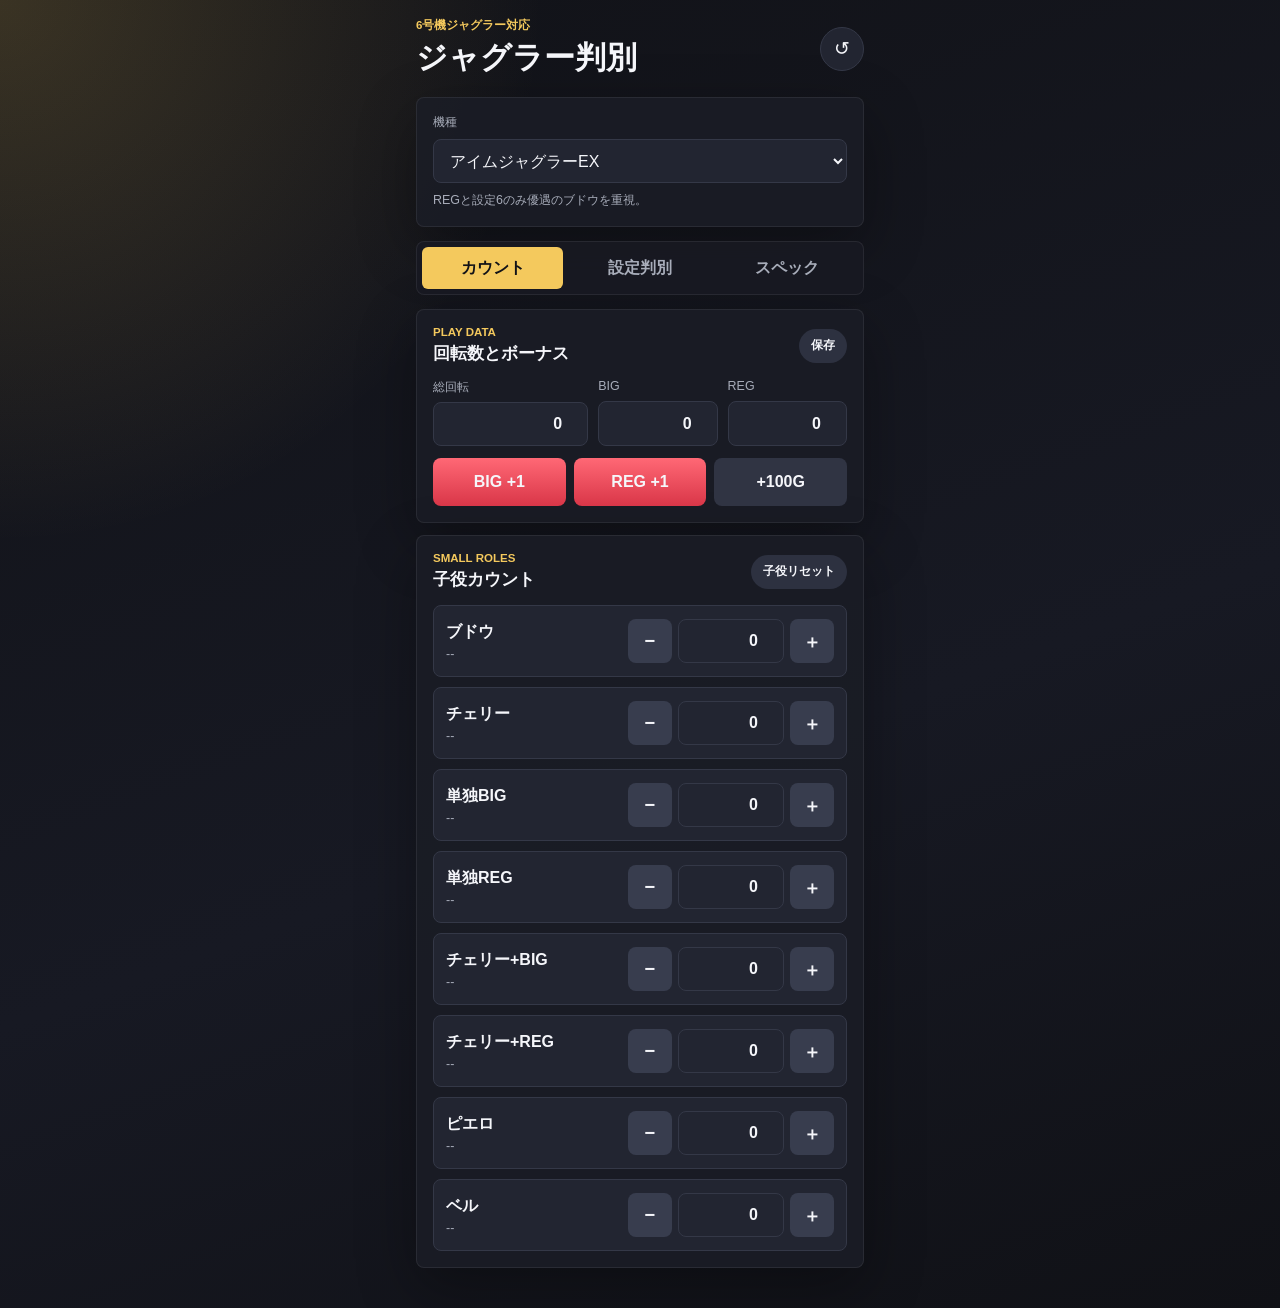
==== index.html @ 46ea2eb4 "Add files via upload" ====
<!doctype html>
<html lang="ja">
  <head>
    <meta charset="utf-8">
    <meta name="viewport" content="width=device-width, initial-scale=1, viewport-fit=cover">
    <meta name="theme-color" content="#111217">
    <meta name="apple-mobile-web-app-capable" content="yes">
    <meta name="apple-mobile-web-app-title" content="Juggler">
    <link rel="manifest" href="./manifest.webmanifest">
    <link rel="apple-touch-icon" href="./icon.svg">
    <title>Juggler Counter</title>
    <link rel="stylesheet" href="./styles.css">
  </head>
  <body>
    <main class="app-shell">
      <header class="topbar">
        <div>
          <p class="eyebrow">6号機ジャグラー対応</p>
          <h1>ジャグラー判別</h1>
        </div>
        <button class="icon-button" id="resetAll" type="button" aria-label="全データをリセット">↺</button>
      </header>

      <section class="panel machine-panel">
        <label class="field-label" for="machineSelect">機種</label>
        <select id="machineSelect"></select>
        <p class="machine-note" id="machineNote"></p>
      </section>

      <nav class="tabs" aria-label="表示切替">
        <button class="tab is-active" data-tab="counter" type="button">カウント</button>
        <button class="tab" data-tab="judge" type="button">設定判別</button>
        <button class="tab" data-tab="spec" type="button">スペック</button>
      </nav>

      <section class="tab-page is-active" id="counterPage">
        <div class="panel">
          <div class="section-head">
            <div>
              <p class="eyebrow">Play Data</p>
              <h2>回転数とボーナス</h2>
            </div>
            <button class="mini-button" id="saveMemo" type="button">保存</button>
          </div>

          <div class="number-grid">
            <label class="number-field">
              <span>総回転</span>
              <input id="games" inputmode="numeric" pattern="[0-9]*" type="number" min="0" value="0">
            </label>
            <label class="number-field">
              <span>BIG</span>
              <input id="big" inputmode="numeric" pattern="[0-9]*" type="number" min="0" value="0">
            </label>
            <label class="number-field">
              <span>REG</span>
              <input id="reg" inputmode="numeric" pattern="[0-9]*" type="number" min="0" value="0">
            </label>
          </div>

          <div class="quick-row">
            <button class="count-button glow" data-target="big" data-step="1" type="button">BIG +1</button>
            <button class="count-button glow" data-target="reg" data-step="1" type="button">REG +1</button>
            <button class="count-button" data-target="games" data-step="100" type="button">+100G</button>
          </div>
        </div>

        <div class="panel">
          <div class="section-head">
            <div>
              <p class="eyebrow">Small Roles</p>
              <h2>子役カウント</h2>
            </div>
            <button class="mini-button" id="resetCounts" type="button">子役リセット</button>
          </div>

          <div class="counter-list">
            <article class="counter-card">
              <div>
                <strong>ブドウ</strong>
                <span id="grapeRate">--</span>
              </div>
              <div class="stepper">
                <button data-target="grape" data-step="-1" type="button">−</button>
                <input id="grape" inputmode="numeric" pattern="[0-9]*" type="number" min="0" value="0">
                <button data-target="grape" data-step="1" type="button">＋</button>
              </div>
            </article>
            <article class="counter-card">
              <div>
                <strong>チェリー</strong>
                <span id="cherryRate">--</span>
              </div>
              <div class="stepper">
                <button data-target="cherry" data-step="-1" type="button">−</button>
                <input id="cherry" inputmode="numeric" pattern="[0-9]*" type="number" min="0" value="0">
                <button data-target="cherry" data-step="1" type="button">＋</button>
              </div>
            </article>
            <article class="counter-card">
              <div>
                <strong>単独BIG</strong>
                <span id="singleBigRate">--</span>
              </div>
              <div class="stepper">
                <button data-target="singleBig" data-step="-1" type="button">−</button>
                <input id="singleBig" inputmode="numeric" pattern="[0-9]*" type="number" min="0" value="0">
                <button data-target="singleBig" data-step="1" type="button">＋</button>
              </div>
            </article>
            <article class="counter-card">
              <div>
                <strong>単独REG</strong>
                <span id="singleRegRate">--</span>
              </div>
              <div class="stepper">
                <button data-target="singleReg" data-step="-1" type="button">−</button>
                <input id="singleReg" inputmode="numeric" pattern="[0-9]*" type="number" min="0" value="0">
                <button data-target="singleReg" data-step="1" type="button">＋</button>
              </div>
            </article>
            <article class="counter-card">
              <div>
                <strong>チェリー+BIG</strong>
                <span id="cherryBigRate">--</span>
              </div>
              <div class="stepper">
                <button data-target="cherryBig" data-step="-1" type="button">−</button>
                <input id="cherryBig" inputmode="numeric" pattern="[0-9]*" type="number" min="0" value="0">
                <button data-target="cherryBig" data-step="1" type="button">＋</button>
              </div>
            </article>
            <article class="counter-card">
              <div>
                <strong>チェリー+REG</strong>
                <span id="cherryRegRate">--</span>
              </div>
              <div class="stepper">
                <button data-target="cherryReg" data-step="-1" type="button">−</button>
                <input id="cherryReg" inputmode="numeric" pattern="[0-9]*" type="number" min="0" value="0">
                <button data-target="cherryReg" data-step="1" type="button">＋</button>
              </div>
            </article>
            <article class="counter-card compact">
              <div>
                <strong>ピエロ</strong>
                <span id="pierrotRate">--</span>
              </div>
              <div class="stepper">
                <button data-target="pierrot" data-step="-1" type="button">−</button>
                <input id="pierrot" inputmode="numeric" pattern="[0-9]*" type="number" min="0" value="0">
                <button data-target="pierrot" data-step="1" type="button">＋</button>
              </div>
            </article>
            <article class="counter-card compact">
              <div>
                <strong>ベル</strong>
                <span id="bellRate">--</span>
              </div>
              <div class="stepper">
                <button data-target="bell" data-step="-1" type="button">−</button>
                <input id="bell" inputmode="numeric" pattern="[0-9]*" type="number" min="0" value="0">
                <button data-target="bell" data-step="1" type="button">＋</button>
              </div>
            </article>
          </div>
        </div>
      </section>

      <section class="tab-page" id="judgePage">
        <div class="result-hero">
          <p>推定設定</p>
          <strong id="bestSetting">--</strong>
          <span id="confidenceLabel">データ待ち</span>
        </div>

        <div class="panel">
          <div class="metric-grid">
            <div><span>合算</span><strong id="totalRate">--</strong></div>
            <div><span>BIG</span><strong id="bigRate">--</strong></div>
            <div><span>REG</span><strong id="regRate">--</strong></div>
            <div><span>ブドウ</span><strong id="grapeMetric">--</strong></div>
          </div>
        </div>

        <div class="panel">
          <div class="section-head">
            <div>
              <p class="eyebrow">Probability</p>
              <h2>設定期待度</h2>
            </div>
            <span class="sample-badge" id="sampleBadge">0G</span>
          </div>
          <div class="prob-list" id="probList"></div>
          <p class="hint" id="judgeHint"></p>
        </div>
      </section>

      <section class="tab-page" id="specPage">
        <div class="panel">
          <div class="section-head">
            <div>
              <p class="eyebrow">Machine Spec</p>
              <h2>設定別スペック</h2>
            </div>
          </div>
          <div class="spec-table-wrap">
            <table class="spec-table">
              <thead>
                <tr>
                  <th>設定</th>
                  <th>BIG</th>
                  <th>REG</th>
                  <th>合算</th>
                  <th>ブドウ</th>
                  <th>機械割</th>
                </tr>
              </thead>
              <tbody id="specBody"></tbody>
            </table>
          </div>
          <p class="hint">掲載値は解析サイトの公表・独自調査値をもとにした推測用データです。実戦結果や収支を保証するものではありません。</p>
        </div>

        <div class="panel">
          <div class="section-head">
            <div>
              <p class="eyebrow">Judge Points</p>
              <h2>設定差の大きい判別要素</h2>
            </div>
          </div>
          <div class="factor-list" id="factorList"></div>
        </div>
      </section>
    </main>

    <script src="./app.js"></script>
  </body>
</html>
---- styles.css ----
:root {
  color-scheme: dark;
  --bg: #111217;
  --panel: #1b1d25;
  --panel-2: #222531;
  --line: #343847;
  --text: #f5f6fa;
  --muted: #a8adba;
  --gold: #f4c95d;
  --red: #ff4f5e;
  --green: #4ed6a5;
  --blue: #7bb8ff;
  --shadow: 0 20px 60px rgba(0, 0, 0, 0.32);
  font-family: -apple-system, BlinkMacSystemFont, "Segoe UI", sans-serif;
}

* {
  box-sizing: border-box;
}

body {
  margin: 0;
  min-height: 100vh;
  background:
    radial-gradient(circle at top left, rgba(244, 201, 93, 0.18), transparent 34rem),
    linear-gradient(160deg, #111217 0%, #171923 58%, #101116 100%);
  color: var(--text);
}

button,
input,
select {
  font: inherit;
}

button {
  color: inherit;
  -webkit-tap-highlight-color: transparent;
}

.app-shell {
  width: min(100%, 480px);
  min-height: 100vh;
  margin: 0 auto;
  padding: calc(env(safe-area-inset-top) + 18px) 16px calc(env(safe-area-inset-bottom) + 28px);
}

.topbar,
.section-head,
.quick-row,
.tabs {
  display: flex;
  align-items: center;
}

.topbar,
.section-head {
  justify-content: space-between;
  gap: 14px;
}

.topbar {
  margin-bottom: 18px;
}

.eyebrow {
  margin: 0 0 4px;
  color: var(--gold);
  font-size: 0.72rem;
  font-weight: 800;
  letter-spacing: 0;
  text-transform: uppercase;
}

h1,
h2 {
  margin: 0;
  letter-spacing: 0;
}

h1 {
  font-size: 1.92rem;
}

h2 {
  font-size: 1.05rem;
}

.panel {
  margin: 12px 0;
  padding: 16px;
  background: rgba(27, 29, 37, 0.92);
  border: 1px solid rgba(255, 255, 255, 0.07);
  border-radius: 8px;
  box-shadow: var(--shadow);
}

.machine-panel {
  display: grid;
  gap: 8px;
}

.field-label,
.number-field span,
.metric-grid span,
.counter-card span {
  color: var(--muted);
  font-size: 0.78rem;
}

select,
input {
  width: 100%;
  min-height: 44px;
  color: var(--text);
  background: var(--panel-2);
  border: 1px solid var(--line);
  border-radius: 8px;
  outline: none;
}

select {
  padding: 0 12px;
}

input {
  padding: 0 10px;
  text-align: right;
  font-weight: 800;
}

input:focus,
select:focus {
  border-color: var(--gold);
  box-shadow: 0 0 0 3px rgba(244, 201, 93, 0.12);
}

.machine-note,
.hint {
  margin: 0;
  color: var(--muted);
  font-size: 0.78rem;
  line-height: 1.55;
}

.tabs {
  position: sticky;
  top: env(safe-area-inset-top);
  z-index: 5;
  gap: 6px;
  margin: 14px 0;
  padding: 5px;
  background: rgba(24, 26, 34, 0.92);
  border: 1px solid rgba(255, 255, 255, 0.07);
  border-radius: 8px;
  backdrop-filter: blur(16px);
}

.tab {
  flex: 1;
  min-height: 42px;
  background: transparent;
  border: 0;
  border-radius: 6px;
  color: var(--muted);
  font-weight: 800;
}

.tab.is-active {
  color: #111217;
  background: var(--gold);
}

.tab-page {
  display: none;
}

.tab-page.is-active {
  display: block;
}

.icon-button,
.mini-button,
.count-button,
.stepper button {
  border: 0;
  cursor: pointer;
}

.icon-button {
  width: 44px;
  height: 44px;
  border-radius: 50%;
  background: var(--panel-2);
  border: 1px solid var(--line);
  font-size: 1.2rem;
}

.mini-button {
  min-height: 34px;
  padding: 0 12px;
  border-radius: 999px;
  background: #2d3140;
  color: var(--text);
  font-size: 0.78rem;
  font-weight: 800;
}

.number-grid {
  display: grid;
  grid-template-columns: 1.3fr 1fr 1fr;
  gap: 10px;
  margin-top: 14px;
}

.number-field {
  display: grid;
  gap: 6px;
}

.quick-row {
  gap: 8px;
  margin-top: 12px;
}

.count-button {
  flex: 1;
  min-height: 48px;
  border-radius: 8px;
  background: #303443;
  color: var(--text);
  font-weight: 900;
}

.count-button.glow {
  background: linear-gradient(180deg, #ff6875, #d93648);
}

.counter-list {
  display: grid;
  gap: 10px;
  margin-top: 14px;
}

.counter-card {
  display: grid;
  grid-template-columns: minmax(98px, 1fr) minmax(160px, 1.2fr);
  gap: 10px;
  align-items: center;
  min-height: 72px;
  padding: 12px;
  background: var(--panel-2);
  border: 1px solid var(--line);
  border-radius: 8px;
}

.counter-card strong,
.counter-card span {
  display: block;
}

.counter-card strong {
  margin-bottom: 4px;
}

.stepper {
  display: grid;
  grid-template-columns: 44px 1fr 44px;
  gap: 6px;
}

.stepper button {
  min-height: 44px;
  border-radius: 8px;
  background: #383d4e;
  font-size: 1.15rem;
  font-weight: 900;
}

.result-hero {
  display: grid;
  place-items: center;
  min-height: 190px;
  margin: 12px 0;
  padding: 24px;
  text-align: center;
  background:
    linear-gradient(180deg, rgba(255, 79, 94, 0.9), rgba(190, 35, 52, 0.92)),
    #c92d3f;
  border-radius: 8px;
  box-shadow: var(--shadow);
}

.result-hero p,
.result-hero span {
  margin: 0;
}

.result-hero p {
  color: rgba(255, 255, 255, 0.78);
  font-weight: 800;
}

.result-hero strong {
  font-size: 4.8rem;
  line-height: 1;
}

.result-hero span {
  font-weight: 800;
}

.metric-grid {
  display: grid;
  grid-template-columns: repeat(2, 1fr);
  gap: 10px;
}

.metric-grid div {
  min-height: 76px;
  padding: 12px;
  background: var(--panel-2);
  border: 1px solid var(--line);
  border-radius: 8px;
}

.metric-grid strong {
  display: block;
  margin-top: 6px;
  font-size: 1.2rem;
}

.sample-badge {
  padding: 6px 10px;
  border-radius: 999px;
  background: rgba(78, 214, 165, 0.14);
  color: var(--green);
  font-weight: 900;
  font-size: 0.78rem;
}

.prob-list {
  display: grid;
  gap: 10px;
  margin: 14px 0;
}

.prob-row {
  display: grid;
  grid-template-columns: 46px 1fr 52px;
  gap: 10px;
  align-items: center;
}

.prob-row strong {
  color: var(--gold);
}

.bar-track {
  height: 12px;
  overflow: hidden;
  background: #333747;
  border-radius: 999px;
}

.bar-fill {
  height: 100%;
  min-width: 3px;
  background: linear-gradient(90deg, var(--gold), var(--green));
  border-radius: inherit;
}

.prob-row span {
  text-align: right;
  color: var(--muted);
  font-variant-numeric: tabular-nums;
}

.spec-table-wrap {
  overflow-x: auto;
  margin-top: 14px;
}

.spec-table {
  width: 100%;
  border-collapse: collapse;
  min-width: 520px;
}

.spec-table th,
.spec-table td {
  padding: 10px 8px;
  border-bottom: 1px solid var(--line);
  text-align: right;
  white-space: nowrap;
  font-size: 0.82rem;
}

.spec-table th:first-child,
.spec-table td:first-child {
  text-align: left;
  color: var(--gold);
  font-weight: 900;
}

.spec-table th {
  color: var(--muted);
  font-weight: 800;
}

.factor-list {
  display: grid;
  gap: 10px;
  margin-top: 14px;
}

.factor-card {
  display: grid;
  gap: 8px;
  padding: 12px;
  background: var(--panel-2);
  border: 1px solid var(--line);
  border-radius: 8px;
}

.factor-title {
  display: flex;
  align-items: center;
  justify-content: space-between;
  gap: 10px;
}

.factor-title strong {
  font-size: 0.98rem;
}

.factor-rank {
  flex: 0 0 auto;
  padding: 5px 8px;
  border-radius: 999px;
  background: rgba(244, 201, 93, 0.14);
  color: var(--gold);
  font-size: 0.72rem;
  font-weight: 900;
}

.factor-card p {
  margin: 0;
  color: var(--muted);
  font-size: 0.78rem;
  line-height: 1.55;
}

.factor-values {
  display: grid;
  grid-template-columns: repeat(6, 1fr);
  gap: 5px;
}

.factor-values span {
  min-height: 42px;
  padding: 6px 4px;
  background: #181b24;
  border: 1px solid rgba(255, 255, 255, 0.06);
  border-radius: 6px;
  text-align: center;
  color: var(--muted);
  font-size: 0.68rem;
  line-height: 1.35;
}

.factor-values b {
  display: block;
  color: var(--text);
  font-size: 0.72rem;
}

@media (max-width: 380px) {
  .app-shell {
    padding-left: 12px;
    padding-right: 12px;
  }

  h1 {
    font-size: 1.62rem;
  }

  .number-grid {
    grid-template-columns: 1fr;
  }

  .counter-card {
    grid-template-columns: 1fr;
  }

  .result-hero strong {
    font-size: 4rem;
  }

  .factor-values {
    grid-template-columns: repeat(3, 1fr);
  }
}

@media (orientation: landscape) and (max-height: 520px) and (min-width: 640px) {
  .app-shell {
    width: min(100%, 920px);
    padding: calc(env(safe-area-inset-top) + 10px) 12px calc(env(safe-area-inset-bottom) + 14px);
  }

  .topbar {
    margin-bottom: 8px;
  }

  h1 {
    font-size: 1.42rem;
  }

  h2 {
    font-size: 0.98rem;
  }

  .machine-panel {
    grid-template-columns: 58px minmax(260px, 1fr) minmax(260px, 1fr);
    align-items: center;
    padding: 10px 12px;
  }

  .machine-note {
    font-size: 0.72rem;
  }

  .tabs {
    top: 0;
    margin: 8px 0;
    min-height: 40px;
  }

  .tab {
    min-height: 34px;
    font-size: 0.82rem;
  }

  .panel {
    margin: 8px 0;
    padding: 12px;
  }

  #counterPage.is-active {
    display: grid;
    grid-template-columns: minmax(300px, 0.72fr) minmax(420px, 1fr);
    gap: 10px;
    align-items: start;
  }

  .number-grid {
    grid-template-columns: 1fr;
    gap: 8px;
    margin-top: 10px;
  }

  .quick-row {
    display: grid;
    grid-template-columns: repeat(3, 1fr);
    gap: 6px;
    margin-top: 10px;
  }

  .count-button {
    min-height: 40px;
    font-size: 0.82rem;
  }

  .counter-list {
    grid-template-columns: repeat(2, minmax(0, 1fr));
    gap: 8px;
    margin-top: 10px;
  }

  .counter-card {
    grid-template-columns: minmax(88px, 0.78fr) minmax(132px, 1fr);
    min-height: 58px;
    padding: 8px;
  }

  .counter-card strong {
    font-size: 0.82rem;
  }

  .counter-card span {
    font-size: 0.7rem;
  }

  input,
  select {
    min-height: 38px;
  }

  .stepper {
    grid-template-columns: 36px 1fr 36px;
    gap: 5px;
  }

  .stepper button {
    min-height: 38px;
  }

  #judgePage.is-active {
    display: grid;
    grid-template-columns: minmax(220px, 0.66fr) minmax(420px, 1fr);
    gap: 10px;
    align-items: start;
  }

  #judgePage .panel:last-child {
    grid-column: 2;
    grid-row: 1 / span 2;
  }

  .result-hero {
    min-height: 150px;
    margin: 8px 0;
    padding: 16px;
  }

  .result-hero strong {
    font-size: 3.7rem;
  }

  .metric-grid {
    grid-template-columns: 1fr 1fr;
    gap: 8px;
  }

  .metric-grid div {
    min-height: 62px;
    padding: 9px;
  }

  .metric-grid strong {
    font-size: 1rem;
  }

  #specPage.is-active {
    display: grid;
    grid-template-columns: minmax(500px, 1fr) minmax(320px, 0.72fr);
    gap: 10px;
    align-items: start;
  }

  .spec-table th,
  .spec-table td {
    padding: 8px 7px;
    font-size: 0.78rem;
  }

  .factor-list {
    gap: 8px;
    margin-top: 10px;
  }

  .factor-card {
    padding: 10px;
  }

  .factor-values {
    grid-template-columns: repeat(3, 1fr);
  }
}
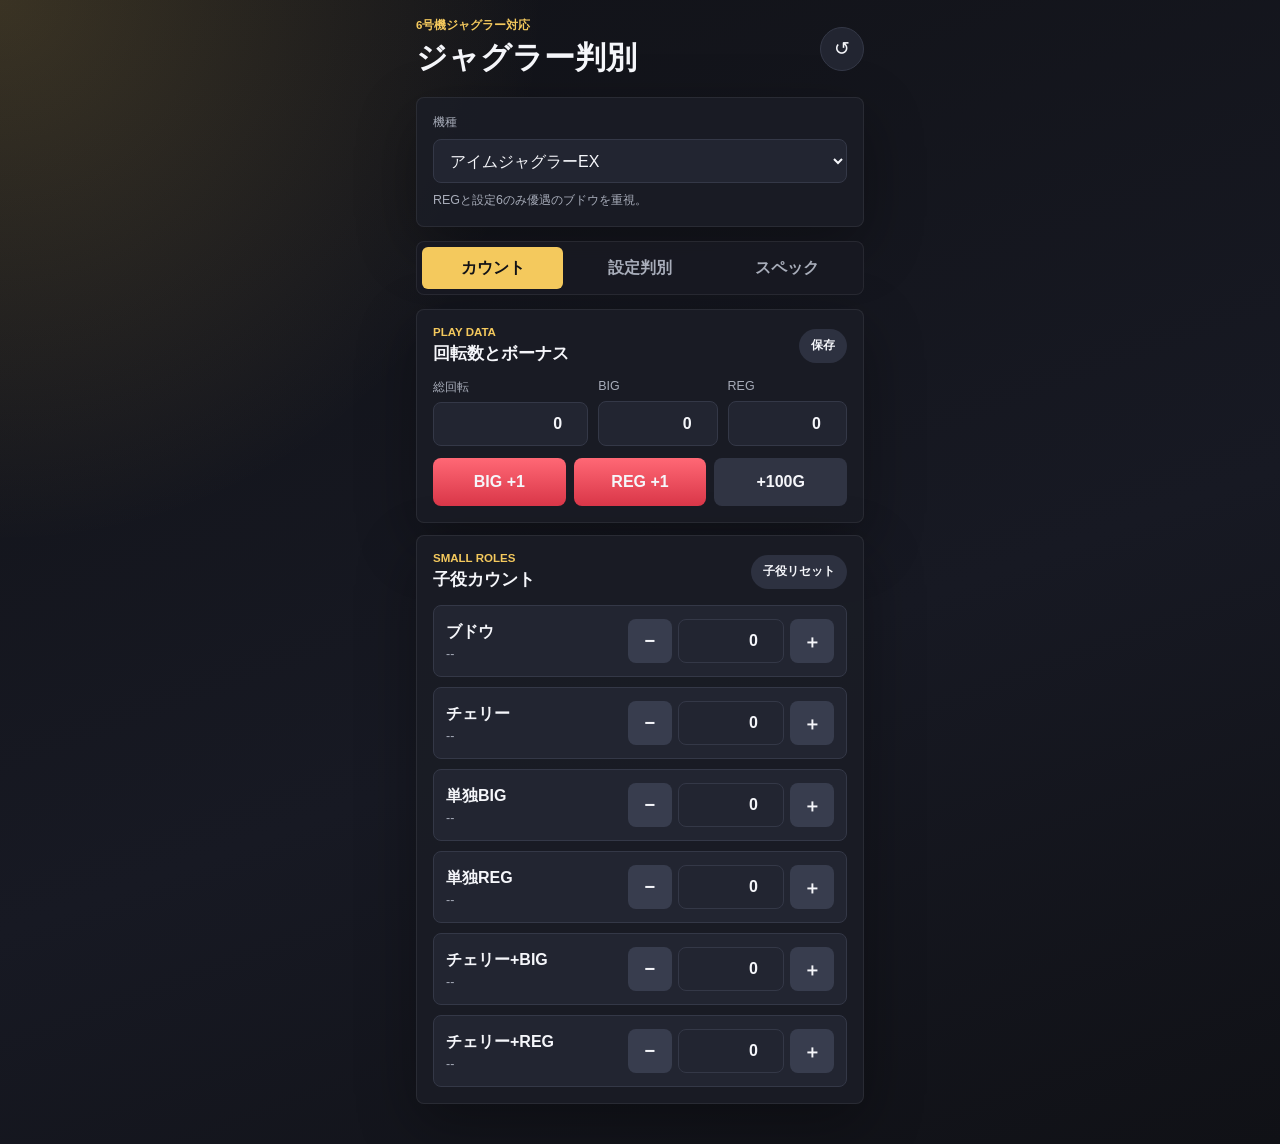
==== commit 9496902c: "Add files via upload" ====
--- a/index.html
+++ b/index.html
@@ -141,28 +141,6 @@
                 <button data-target="cherryReg" data-step="1" type="button">＋</button>
               </div>
             </article>
-            <article class="counter-card compact">
-              <div>
-                <strong>ピエロ</strong>
-                <span id="pierrotRate">--</span>
-              </div>
-              <div class="stepper">
-                <button data-target="pierrot" data-step="-1" type="button">−</button>
-                <input id="pierrot" inputmode="numeric" pattern="[0-9]*" type="number" min="0" value="0">
-                <button data-target="pierrot" data-step="1" type="button">＋</button>
-              </div>
-            </article>
-            <article class="counter-card compact">
-              <div>
-                <strong>ベル</strong>
-                <span id="bellRate">--</span>
-              </div>
-              <div class="stepper">
-                <button data-target="bell" data-step="-1" type="button">−</button>
-                <input id="bell" inputmode="numeric" pattern="[0-9]*" type="number" min="0" value="0">
-                <button data-target="bell" data-step="1" type="button">＋</button>
-              </div>
-            </article>
           </div>
         </div>
       </section>
--- a/styles.css
+++ b/styles.css
@@ -243,6 +243,7 @@
 }
 
 .counter-card {
+  position: relative;
   display: grid;
   grid-template-columns: minmax(98px, 1fr) minmax(160px, 1.2fr);
   gap: 10px;
@@ -252,6 +253,45 @@
   background: var(--panel-2);
   border: 1px solid var(--line);
   border-radius: 8px;
+  overflow: hidden;
+  transition: border-color 140ms ease, box-shadow 140ms ease, transform 140ms ease;
+}
+
+.counter-card::after {
+  content: "";
+  position: absolute;
+  inset: 0;
+  pointer-events: none;
+  background: radial-gradient(circle at 72% 50%, rgba(244, 201, 93, 0.68), transparent 48%);
+  opacity: 0;
+  transform: scale(0.82);
+}
+
+.counter-card.is-flashing {
+  border-color: rgba(244, 201, 93, 0.95);
+  box-shadow: 0 0 0 2px rgba(244, 201, 93, 0.18), 0 0 24px rgba(244, 201, 93, 0.38);
+  transform: translateY(-1px);
+}
+
+.counter-card.is-flashing::after {
+  animation: flashPulse 260ms ease-out;
+}
+
+@keyframes flashPulse {
+  0% {
+    opacity: 0;
+    transform: scale(0.78);
+  }
+
+  35% {
+    opacity: 1;
+    transform: scale(1);
+  }
+
+  100% {
+    opacity: 0;
+    transform: scale(1.18);
+  }
 }
 
 .counter-card strong,
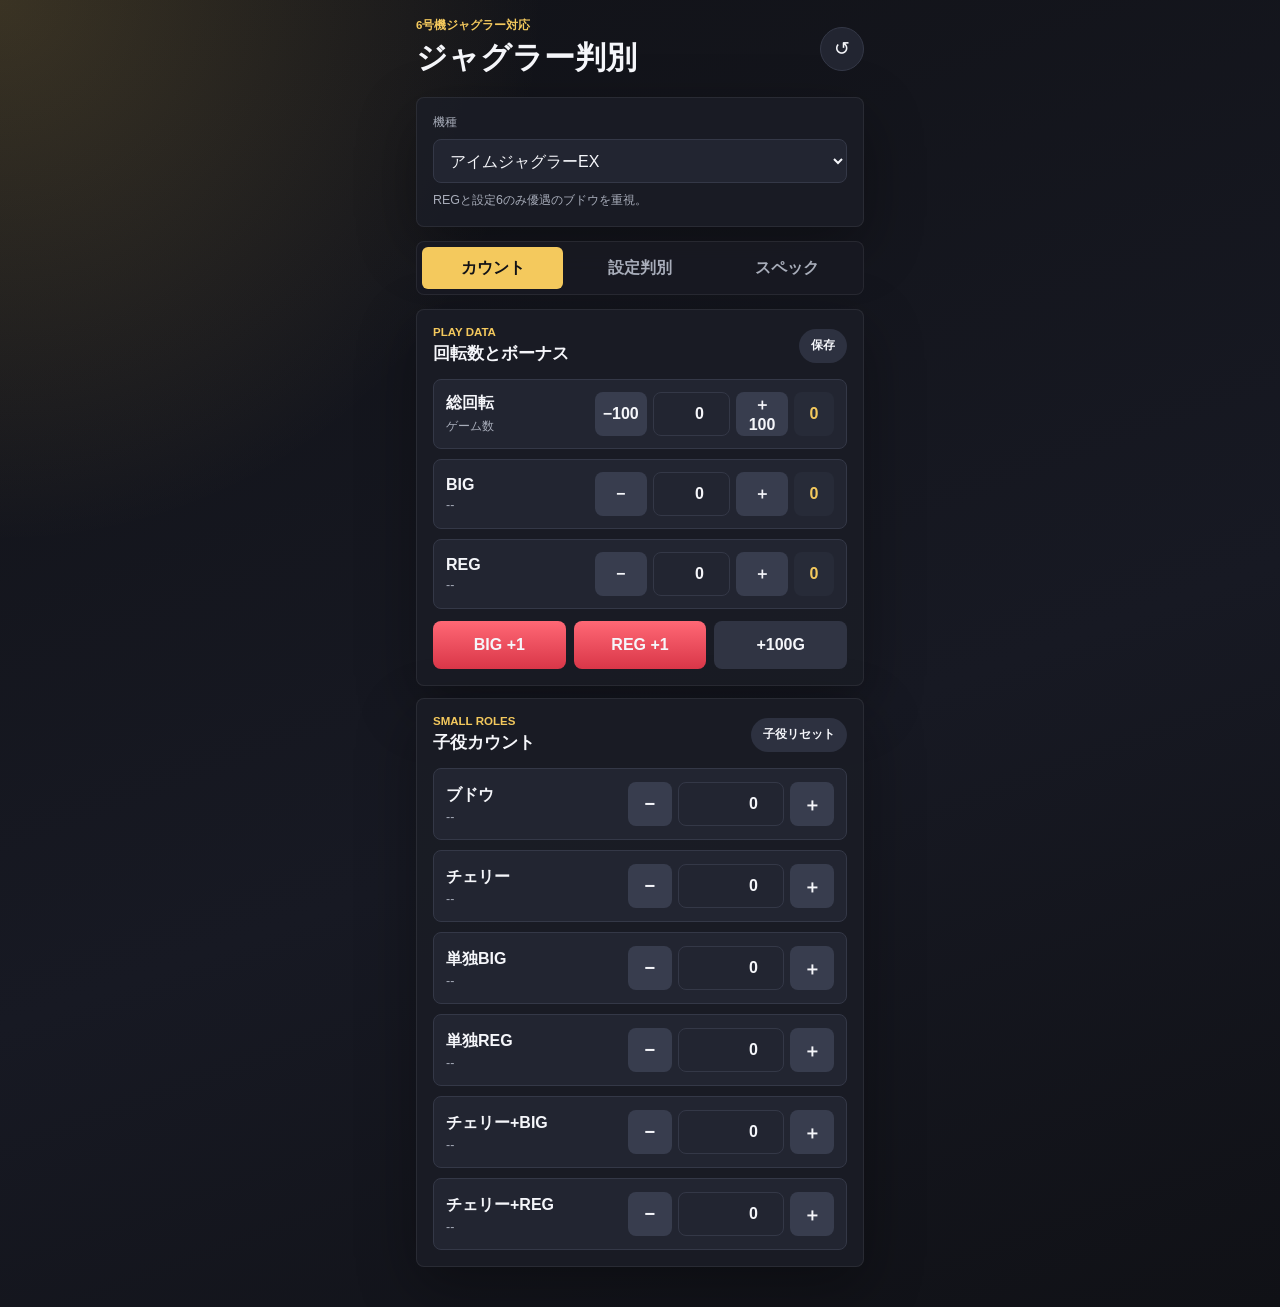
==== commit b0598871: "Add files via upload" ====
--- a/index.html
+++ b/index.html
@@ -43,19 +43,43 @@
             <button class="mini-button" id="saveMemo" type="button">保存</button>
           </div>
 
-          <div class="number-grid">
-            <label class="number-field">
-              <span>総回転</span>
-              <input id="games" inputmode="numeric" pattern="[0-9]*" type="number" min="0" value="0">
-            </label>
-            <label class="number-field">
-              <span>BIG</span>
-              <input id="big" inputmode="numeric" pattern="[0-9]*" type="number" min="0" value="0">
-            </label>
-            <label class="number-field">
-              <span>REG</span>
-              <input id="reg" inputmode="numeric" pattern="[0-9]*" type="number" min="0" value="0">
-            </label>
+          <div class="main-counter-list">
+            <article class="main-counter-card">
+              <div>
+                <strong>総回転</strong>
+                <span>ゲーム数</span>
+              </div>
+              <div class="main-controls">
+                <button data-target="games" data-step="-100" type="button">−100</button>
+                <input id="games" inputmode="numeric" pattern="[0-9]*" type="number" min="0" value="0">
+                <button data-target="games" data-step="100" type="button">＋100</button>
+                <button class="reset-one" data-reset="games" type="button">0</button>
+              </div>
+            </article>
+            <article class="main-counter-card">
+              <div>
+                <strong>BIG</strong>
+                <span id="bigQuickRate">--</span>
+              </div>
+              <div class="main-controls">
+                <button data-target="big" data-step="-1" type="button">−</button>
+                <input id="big" inputmode="numeric" pattern="[0-9]*" type="number" min="0" value="0">
+                <button data-target="big" data-step="1" type="button">＋</button>
+                <button class="reset-one" data-reset="big" type="button">0</button>
+              </div>
+            </article>
+            <article class="main-counter-card">
+              <div>
+                <strong>REG</strong>
+                <span id="regQuickRate">--</span>
+              </div>
+              <div class="main-controls">
+                <button data-target="reg" data-step="-1" type="button">−</button>
+                <input id="reg" inputmode="numeric" pattern="[0-9]*" type="number" min="0" value="0">
+                <button data-target="reg" data-step="1" type="button">＋</button>
+                <button class="reset-one" data-reset="reg" type="button">0</button>
+              </div>
+            </article>
           </div>
 
           <div class="quick-row">
--- a/styles.css
+++ b/styles.css
@@ -213,6 +213,57 @@
   margin-top: 14px;
 }
 
+.main-counter-list {
+  display: grid;
+  gap: 10px;
+  margin-top: 14px;
+}
+
+.main-counter-card {
+  display: grid;
+  grid-template-columns: minmax(72px, 0.58fr) minmax(190px, 1fr);
+  gap: 10px;
+  align-items: center;
+  padding: 12px;
+  background: var(--panel-2);
+  border: 1px solid var(--line);
+  border-radius: 8px;
+}
+
+.main-counter-card strong,
+.main-counter-card span {
+  display: block;
+}
+
+.main-counter-card strong {
+  margin-bottom: 4px;
+}
+
+.main-counter-card span {
+  color: var(--muted);
+  font-size: 0.78rem;
+}
+
+.main-controls {
+  display: grid;
+  grid-template-columns: 52px minmax(64px, 1fr) 52px 40px;
+  gap: 6px;
+}
+
+.main-controls button {
+  min-height: 44px;
+  border: 0;
+  border-radius: 8px;
+  background: #383d4e;
+  color: var(--text);
+  font-weight: 900;
+}
+
+.main-controls .reset-one {
+  background: #272b38;
+  color: var(--gold);
+}
+
 .number-field {
   display: grid;
   gap: 6px;
@@ -230,10 +281,21 @@
   background: #303443;
   color: var(--text);
   font-weight: 900;
+  transition: filter 120ms ease, box-shadow 120ms ease, transform 120ms ease;
 }
 
 .count-button.glow {
   background: linear-gradient(180deg, #ff6875, #d93648);
+}
+
+.count-button.is-flashing,
+.stepper button.is-flashing,
+.main-controls button.is-flashing {
+  color: #111217;
+  background: #fff3a4;
+  filter: brightness(1.08);
+  box-shadow: 0 0 0 3px rgba(255, 243, 164, 0.72), 0 0 28px rgba(255, 243, 164, 0.95);
+  transform: scale(0.97);
 }
 
 .counter-list {
@@ -262,19 +324,55 @@
   position: absolute;
   inset: 0;
   pointer-events: none;
-  background: radial-gradient(circle at 72% 50%, rgba(244, 201, 93, 0.68), transparent 48%);
+  background:
+    linear-gradient(90deg, rgba(244, 201, 93, 0.28), transparent 34%),
+    radial-gradient(circle at 76% 50%, rgba(244, 201, 93, 0.92), transparent 54%);
   opacity: 0;
   transform: scale(0.82);
 }
 
+.counter-card::before {
+  content: "";
+  position: absolute;
+  left: 0;
+  top: 0;
+  bottom: 0;
+  width: 5px;
+  background: var(--gold);
+  opacity: 0;
+  box-shadow: 0 0 22px rgba(244, 201, 93, 0.95);
+}
+
 .counter-card.is-flashing {
+  color: #111217;
+  background: #f4c95d;
   border-color: rgba(244, 201, 93, 0.95);
-  box-shadow: 0 0 0 2px rgba(244, 201, 93, 0.18), 0 0 24px rgba(244, 201, 93, 0.38);
+  box-shadow: 0 0 0 3px rgba(255, 243, 164, 0.72), 0 0 34px rgba(255, 243, 164, 0.95);
   transform: translateY(-1px);
 }
 
+.counter-card.is-flashing strong,
+.counter-card.is-flashing span {
+  color: #111217;
+}
+
+.counter-card.is-flashing input {
+  color: #111217;
+  background: #fff8cf;
+  border-color: rgba(17, 18, 23, 0.28);
+}
+
+.counter-card.is-flashing .stepper button {
+  color: #111217;
+  background: #fff3a4;
+}
+
+.counter-card.is-flashing::before {
+  animation: flashEdge 420ms ease-out;
+}
+
 .counter-card.is-flashing::after {
-  animation: flashPulse 260ms ease-out;
+  animation: flashPulse 420ms ease-out;
 }
 
 @keyframes flashPulse {
@@ -283,7 +381,7 @@
     transform: scale(0.78);
   }
 
-  35% {
+  25% {
     opacity: 1;
     transform: scale(1);
   }
@@ -291,6 +389,20 @@
   100% {
     opacity: 0;
     transform: scale(1.18);
+  }
+}
+
+@keyframes flashEdge {
+  0% {
+    opacity: 0;
+  }
+
+  22% {
+    opacity: 1;
+  }
+
+  100% {
+    opacity: 0;
   }
 }
 
@@ -529,6 +641,10 @@
     grid-template-columns: 1fr;
   }
 
+  .main-counter-card {
+    grid-template-columns: 1fr;
+  }
+
   .counter-card {
     grid-template-columns: 1fr;
   }
@@ -599,6 +715,35 @@
     margin-top: 10px;
   }
 
+  .main-counter-list {
+    gap: 8px;
+    margin-top: 10px;
+  }
+
+  .main-counter-card {
+    grid-template-columns: minmax(64px, 0.5fr) minmax(188px, 1fr);
+    min-height: 58px;
+    padding: 8px;
+  }
+
+  .main-counter-card strong {
+    font-size: 0.82rem;
+  }
+
+  .main-counter-card span {
+    font-size: 0.7rem;
+  }
+
+  .main-controls {
+    grid-template-columns: 48px minmax(62px, 1fr) 48px 36px;
+    gap: 5px;
+  }
+
+  .main-controls button {
+    min-height: 38px;
+    font-size: 0.78rem;
+  }
+
   .quick-row {
     display: grid;
     grid-template-columns: repeat(3, 1fr);
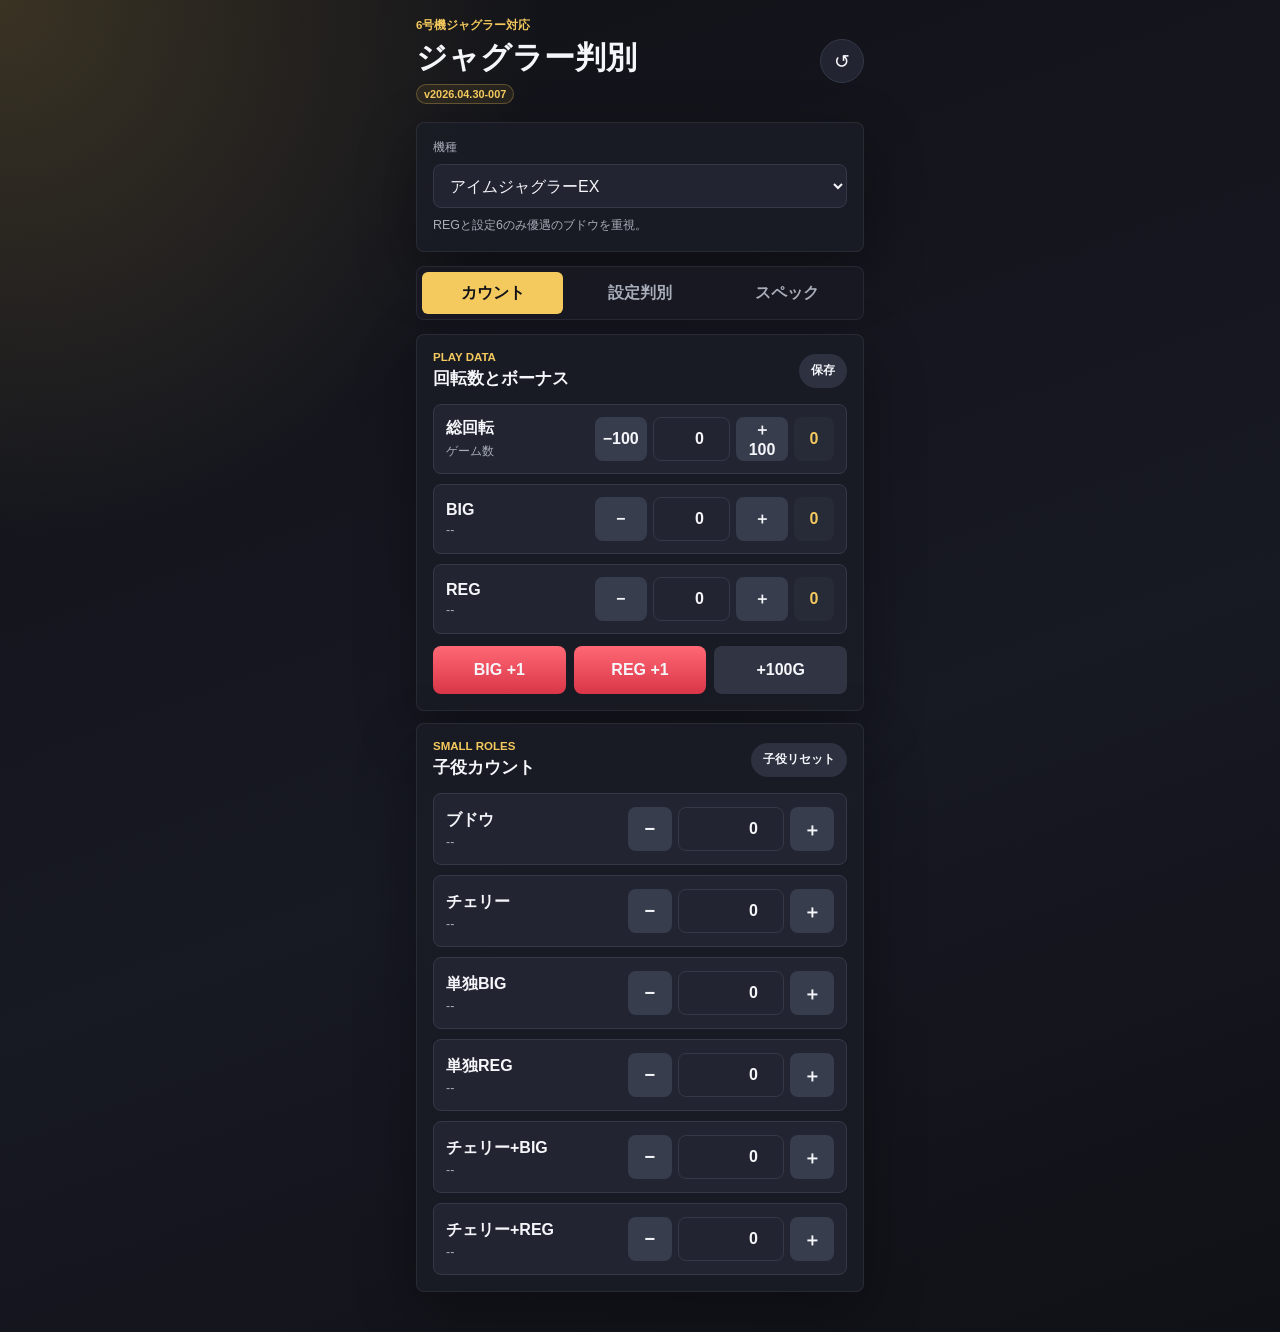
==== commit 5fd8afb4: "Add files via upload" ====
--- a/index.html
+++ b/index.html
@@ -4,12 +4,15 @@
     <meta charset="utf-8">
     <meta name="viewport" content="width=device-width, initial-scale=1, viewport-fit=cover">
     <meta name="theme-color" content="#111217">
+    <meta http-equiv="Cache-Control" content="no-store">
+    <meta http-equiv="Pragma" content="no-cache">
+    <meta http-equiv="Expires" content="0">
     <meta name="apple-mobile-web-app-capable" content="yes">
     <meta name="apple-mobile-web-app-title" content="Juggler">
     <link rel="manifest" href="./manifest.webmanifest">
     <link rel="apple-touch-icon" href="./icon.svg">
     <title>Juggler Counter</title>
-    <link rel="stylesheet" href="./styles.css">
+    <link rel="stylesheet" href="./styles.css?v=20260430-007">
   </head>
   <body>
     <main class="app-shell">
@@ -17,6 +20,7 @@
         <div>
           <p class="eyebrow">6号機ジャグラー対応</p>
           <h1>ジャグラー判別</h1>
+          <span class="version-badge">v2026.04.30-007</span>
         </div>
         <button class="icon-button" id="resetAll" type="button" aria-label="全データをリセット">↺</button>
       </header>
@@ -236,6 +240,16 @@
       </section>
     </main>
 
-    <script src="./app.js"></script>
+    <script>
+      if ("serviceWorker" in navigator) {
+        navigator.serviceWorker.getRegistrations?.().then((registrations) => {
+          registrations.forEach((registration) => registration.unregister());
+        }).catch(() => {});
+      }
+      if ("caches" in window) {
+        caches.keys().then((keys) => Promise.all(keys.map((key) => caches.delete(key)))).catch(() => {});
+      }
+    </script>
+    <script src="./app.js?v=20260430-007"></script>
   </body>
 </html>
--- a/styles.css
+++ b/styles.css
@@ -82,6 +82,18 @@
   font-size: 1.92rem;
 }
 
+.version-badge {
+  display: inline-block;
+  margin-top: 5px;
+  padding: 3px 7px;
+  border: 1px solid rgba(244, 201, 93, 0.28);
+  border-radius: 999px;
+  color: var(--gold);
+  background: rgba(244, 201, 93, 0.08);
+  font-size: 0.68rem;
+  font-weight: 800;
+}
+
 h2 {
   font-size: 1.05rem;
 }
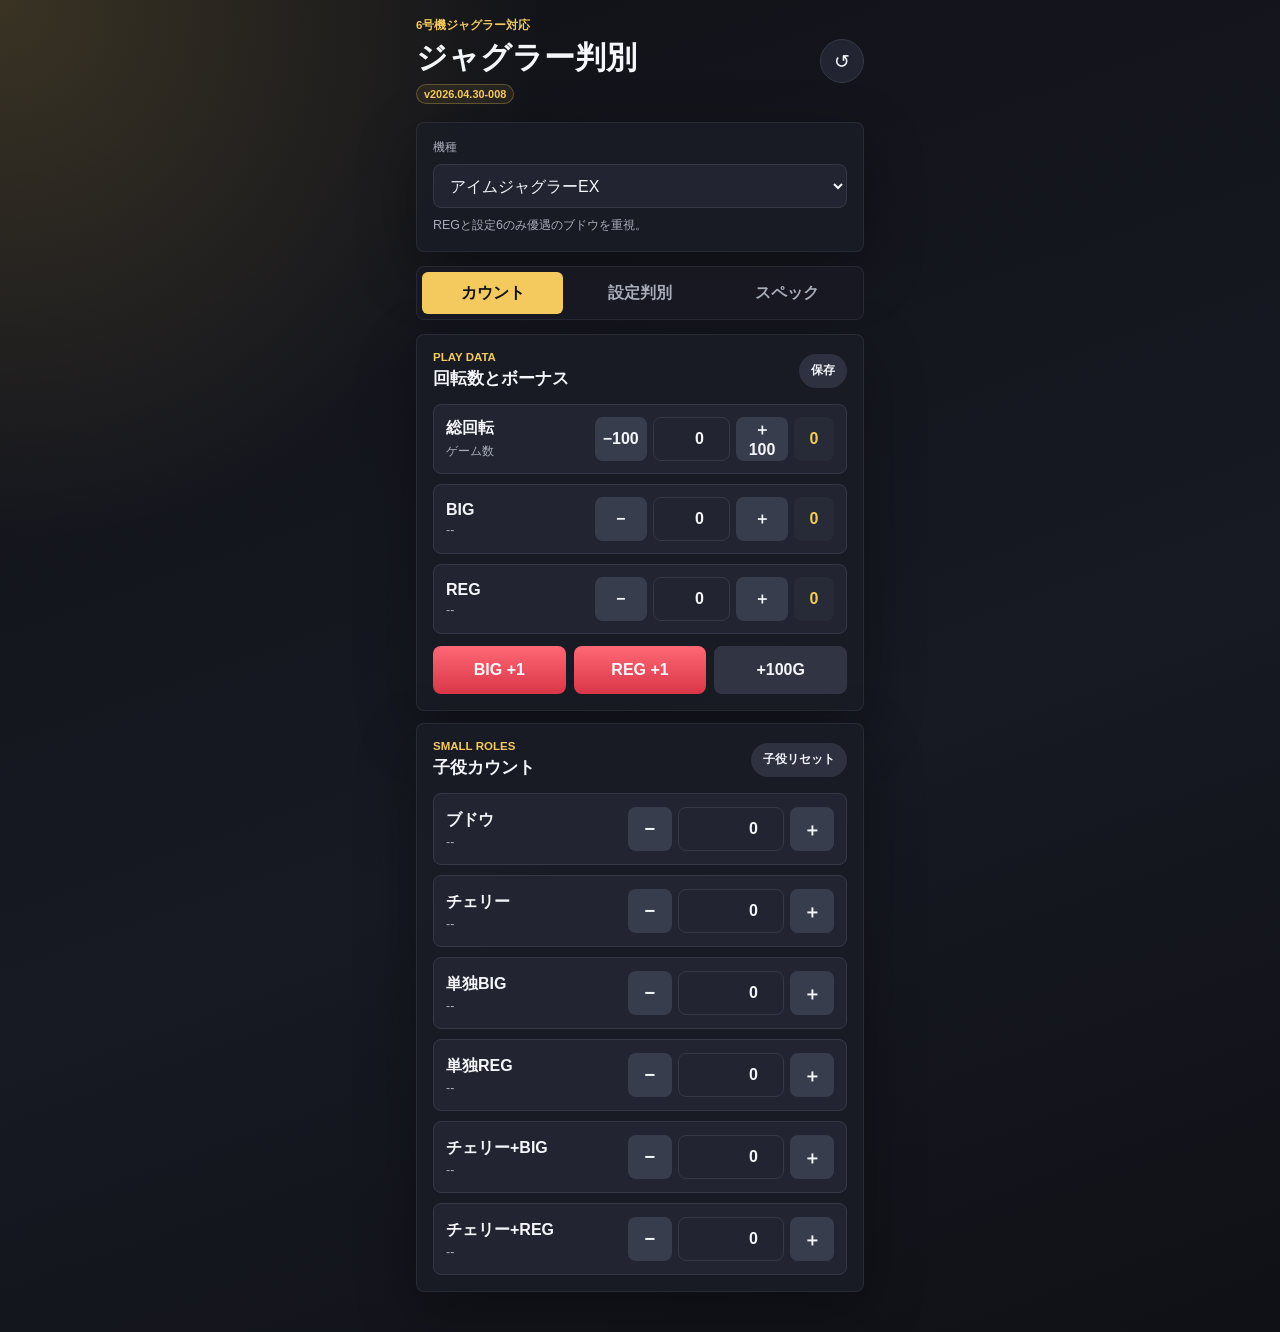
==== commit 7433c523: "Add files via upload" ====
--- a/index.html
+++ b/index.html
@@ -2,7 +2,7 @@
 <html lang="ja">
   <head>
     <meta charset="utf-8">
-    <meta name="viewport" content="width=device-width, initial-scale=1, viewport-fit=cover">
+    <meta name="viewport" content="width=device-width, initial-scale=1, maximum-scale=1, user-scalable=no, viewport-fit=cover">
     <meta name="theme-color" content="#111217">
     <meta http-equiv="Cache-Control" content="no-store">
     <meta http-equiv="Pragma" content="no-cache">
@@ -12,7 +12,7 @@
     <link rel="manifest" href="./manifest.webmanifest">
     <link rel="apple-touch-icon" href="./icon.svg">
     <title>Juggler Counter</title>
-    <link rel="stylesheet" href="./styles.css?v=20260430-007">
+    <link rel="stylesheet" href="./styles.css?v=20260430-008">
   </head>
   <body>
     <main class="app-shell">
@@ -20,7 +20,7 @@
         <div>
           <p class="eyebrow">6号機ジャグラー対応</p>
           <h1>ジャグラー判別</h1>
-          <span class="version-badge">v2026.04.30-007</span>
+          <span class="version-badge">v2026.04.30-008</span>
         </div>
         <button class="icon-button" id="resetAll" type="button" aria-label="全データをリセット">↺</button>
       </header>
@@ -250,6 +250,6 @@
         caches.keys().then((keys) => Promise.all(keys.map((key) => caches.delete(key)))).catch(() => {});
       }
     </script>
-    <script src="./app.js?v=20260430-007"></script>
+    <script src="./app.js?v=20260430-008"></script>
   </body>
 </html>
--- a/styles.css
+++ b/styles.css
@@ -18,6 +18,11 @@
   box-sizing: border-box;
 }
 
+html {
+  touch-action: manipulation;
+  -webkit-text-size-adjust: 100%;
+}
+
 body {
   margin: 0;
   min-height: 100vh;
@@ -25,6 +30,7 @@
     radial-gradient(circle at top left, rgba(244, 201, 93, 0.18), transparent 34rem),
     linear-gradient(160deg, #111217 0%, #171923 58%, #101116 100%);
   color: var(--text);
+  overscroll-behavior: none;
 }
 
 button,
@@ -36,6 +42,18 @@
 button {
   color: inherit;
   -webkit-tap-highlight-color: transparent;
+  touch-action: manipulation;
+  user-select: none;
+  -webkit-user-select: none;
+}
+
+.app-shell,
+.counter-card,
+.main-counter-card,
+.quick-row,
+.stepper,
+.main-controls {
+  touch-action: manipulation;
 }
 
 .app-shell {
